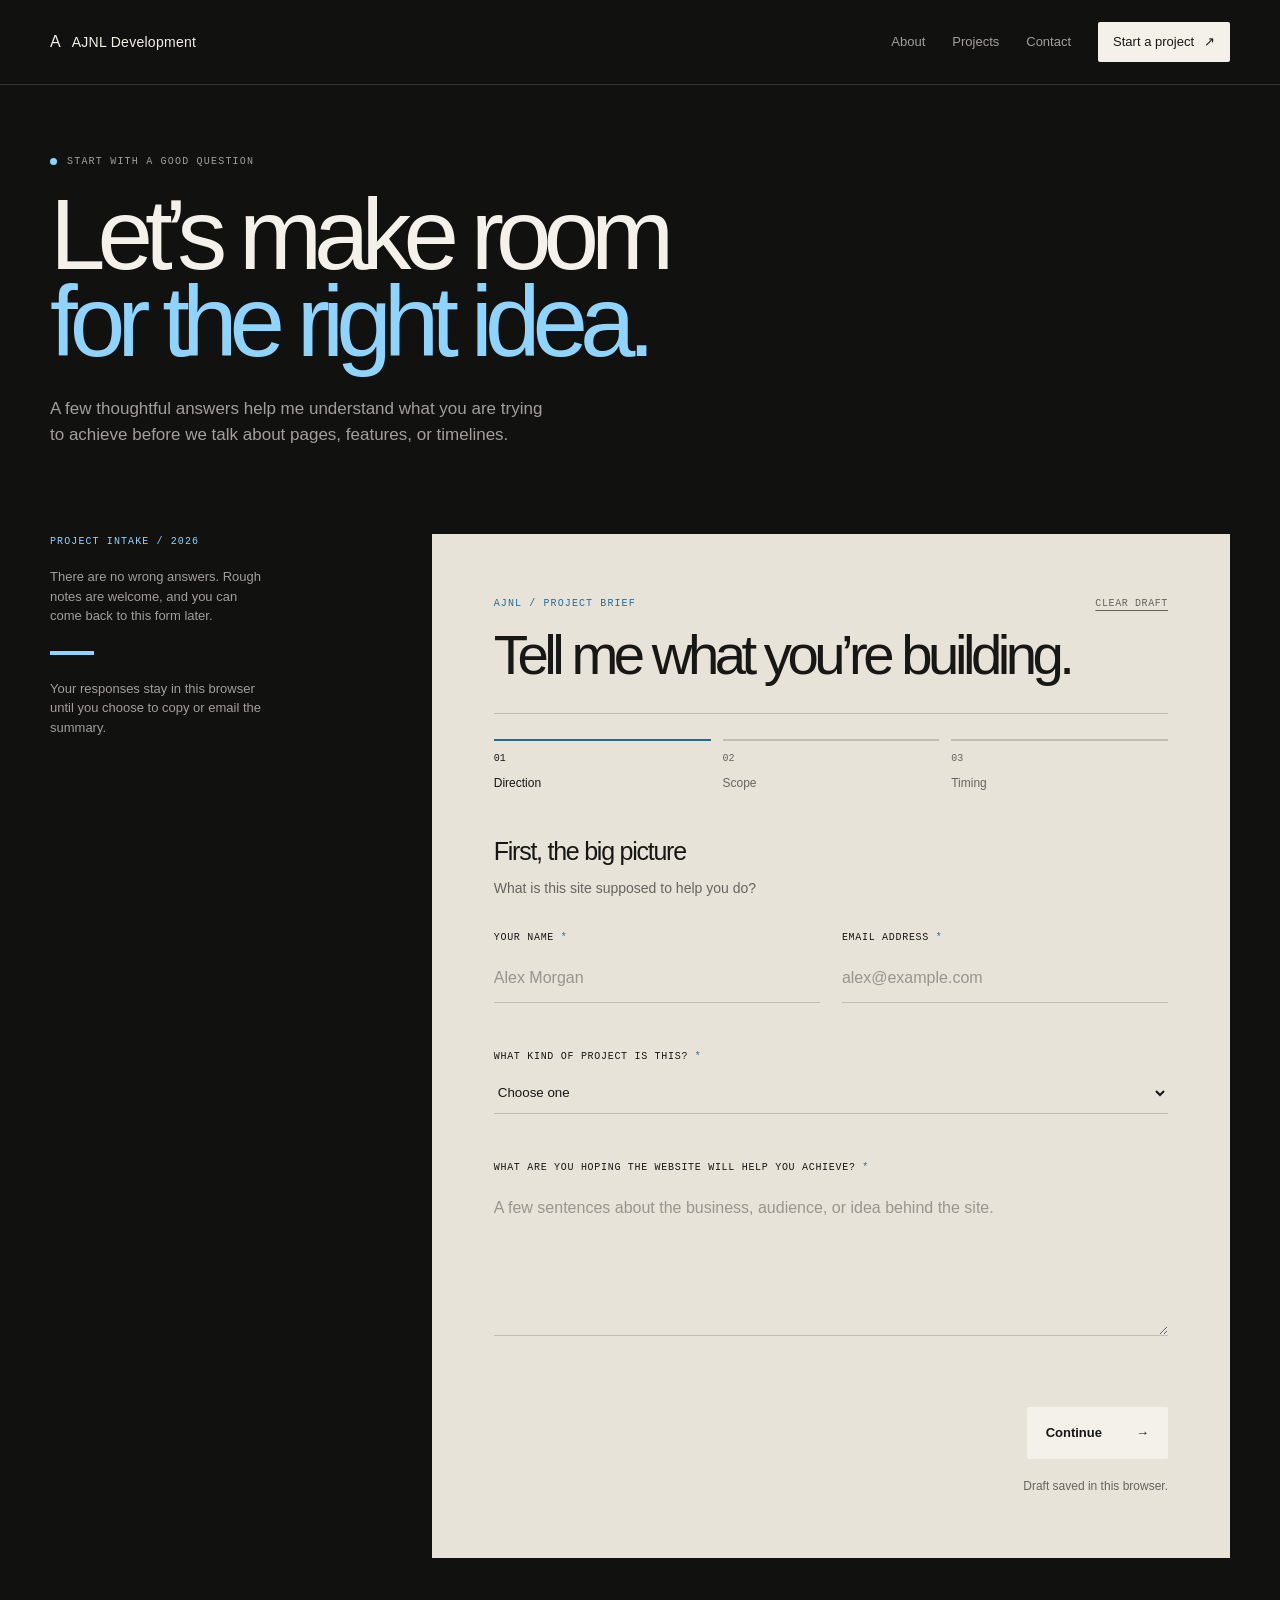
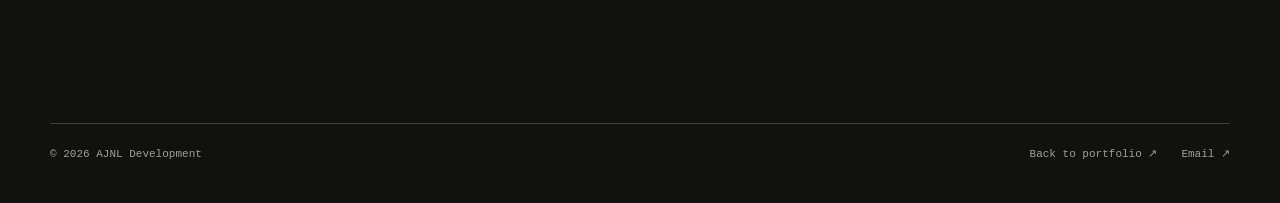
==== onboarding.html @ 1c2d0bde "Initial AJNL Development site" ====
<!doctype html>
<html lang="en">
  <head>
    <meta charset="UTF-8" />
    <meta name="viewport" content="width=device-width, initial-scale=1.0" />
    <meta
      name="description"
      content="Start an AJNL Development project with a short onboarding questionnaire."
    />
    <title>Start a Project — AJNL Development</title>
    <link rel="stylesheet" href="styles.css" />
    <link rel="stylesheet" href="onboarding.css" />
    <script src="script.js" defer></script>
    <script src="onboarding.js" defer></script>
  </head>
  <body class="onboarding-page">
    <a class="skip-link" href="#main-content">Skip to content</a>

    <header class="site-header" id="top">
      <div class="container header-inner">
        <a class="brand" href="index.html" aria-label="AJNL Development home">
          <span class="brand-mark" aria-hidden="true">A</span>
          <span class="brand-name">AJNL Development</span>
        </a>

        <button
          class="menu-toggle"
          type="button"
          aria-expanded="false"
          aria-controls="primary-nav"
        >
          <span class="menu-toggle-label">Menu</span>
          <span class="menu-toggle-icon" aria-hidden="true"><i></i><i></i></span>
        </button>

        <nav class="primary-nav" id="primary-nav" aria-label="Primary navigation">
          <a href="index.html#about">About</a>
          <a href="index.html#projects">Projects</a>
          <a href="index.html#contact">Contact</a>
          <a class="nav-cta" href="onboarding.html" aria-current="page">Start a project <span aria-hidden="true">↗</span></a>
        </nav>
      </div>
    </header>

    <main id="main-content" class="onboarding-main">
      <div class="container">
        <div class="onboarding-intro">
          <p class="eyebrow"><span class="eyebrow-dot" aria-hidden="true"></span> Start with a good question</p>
          <h1>Let’s make room<br /><span>for the right idea.</span></h1>
          <p>
            A few thoughtful answers help me understand what you are trying to achieve before we talk about pages, features, or timelines.
          </p>
        </div>

        <div class="onboarding-layout">
          <aside class="onboarding-sidebar" aria-label="Onboarding overview">
            <p class="sidebar-kicker">Project intake / 2026</p>
            <p class="sidebar-note">There are no wrong answers. Rough notes are welcome, and you can come back to this form later.</p>
            <div class="sidebar-line" aria-hidden="true"></div>
            <p class="sidebar-note">Your responses stay in this browser until you choose to copy or email the summary.</p>
          </aside>

          <section class="onboarding-card" aria-labelledby="form-title">
            <div class="form-header">
              <div>
                <p class="form-kicker">AJNL / Project brief</p>
                <h2 id="form-title">Tell me what you’re building.</h2>
              </div>
              <button class="text-button" id="clear-draft" type="button">Clear draft</button>
            </div>

            <ol class="stepper" aria-label="Onboarding progress">
              <li class="stepper-item is-active" data-step-indicator="0"><span>01</span><strong>Direction</strong></li>
              <li class="stepper-item" data-step-indicator="1"><span>02</span><strong>Scope</strong></li>
              <li class="stepper-item" data-step-indicator="2"><span>03</span><strong>Timing</strong></li>
            </ol>

            <!-- Add the Formspree endpoint to this form's action when automatic delivery is ready. -->
            <form id="onboarding-form" novalidate>
              <fieldset class="onboarding-step is-active" data-step="0">
                <legend>First, the big picture</legend>
                <p class="step-description">What is this site supposed to help you do?</p>

                <div class="field-grid field-grid-two">
                  <div class="field-group">
                    <label for="client-name">Your name <span aria-hidden="true">*</span></label>
                    <input id="client-name" name="clientName" type="text" autocomplete="name" placeholder="Alex Morgan" required />
                    <span class="field-error" data-error-for="clientName"></span>
                  </div>
                  <div class="field-group">
                    <label for="client-email">Email address <span aria-hidden="true">*</span></label>
                    <input id="client-email" name="clientEmail" type="email" autocomplete="email" placeholder="alex@example.com" required />
                    <span class="field-error" data-error-for="clientEmail"></span>
                  </div>
                </div>

                <div class="field-group">
                  <label for="project-type">What kind of project is this? <span aria-hidden="true">*</span></label>
                  <select id="project-type" name="projectType" required>
                    <option value="">Choose one</option>
                    <option>Business website</option>
                    <option>Local service or organization</option>
                    <option>Personal portfolio or creative site</option>
                    <option>Online store</option>
                    <option>Something else</option>
                  </select>
                  <span class="field-error" data-error-for="projectType"></span>
                </div>

                <div class="field-group">
                  <label for="project-goal">What are you hoping the website will help you achieve? <span aria-hidden="true">*</span></label>
                  <textarea id="project-goal" name="projectGoal" rows="5" placeholder="A few sentences about the business, audience, or idea behind the site." required></textarea>
                  <span class="field-error" data-error-for="projectGoal"></span>
                </div>
              </fieldset>

              <fieldset class="onboarding-step" data-step="1" hidden>
                <legend>Now, the scope</legend>
                <p class="step-description">What kind of help would make the biggest difference?</p>

                <div class="field-group">
                  <span class="field-label">What would you like help with? <span aria-hidden="true">*</span></span>
                  <div class="choice-grid" role="group" aria-describedby="scope-error">
                    <label class="choice-card"><input type="checkbox" name="scope" value="New website" /><span>New website</span></label>
                    <label class="choice-card"><input type="checkbox" name="scope" value="Website redesign" /><span>Website redesign</span></label>
                    <label class="choice-card"><input type="checkbox" name="scope" value="Landing page" /><span>Landing page</span></label>
                    <label class="choice-card"><input type="checkbox" name="scope" value="Maintenance or updates" /><span>Maintenance or updates</span></label>
                  </div>
                  <span class="field-error" id="scope-error" data-error-for="scope"></span>
                </div>

                <div class="field-group">
                  <label for="current-site">Do you have a current website?</label>
                  <input id="current-site" name="currentSite" type="url" inputmode="url" placeholder="https://example.com" />
                  <span class="field-hint">Optional — leave blank if this is a new idea.</span>
                </div>

                <div class="field-group">
                  <label for="features">Are there any pages, features, or references you already have in mind?</label>
                  <textarea id="features" name="features" rows="5" placeholder="Examples: services page, booking form, gallery, online payments, reference sites."></textarea>
                </div>
              </fieldset>

              <fieldset class="onboarding-step" data-step="2" hidden>
                <legend>Finally, the shape of the project</legend>
                <p class="step-description">A rough range is enough. This helps set a realistic starting point.</p>

                <div class="field-grid field-grid-two">
                  <div class="field-group">
                    <label for="budget">What budget range feels realistic?</label>
                    <select id="budget" name="budget">
                      <option value="">Choose one</option>
                      <option>Under $1,000</option>
                      <option>$1,000–$2,500</option>
                      <option>$2,500–$5,000</option>
                      <option>$5,000+</option>
                      <option>I’m not sure yet</option>
                    </select>
                  </div>
                  <div class="field-group">
                    <label for="timeline">When would you like to get started?</label>
                    <select id="timeline" name="timeline">
                      <option value="">Choose one</option>
                      <option>As soon as possible</option>
                      <option>Within the next 1–2 months</option>
                      <option>In 3–6 months</option>
                      <option>I’m flexible</option>
                    </select>
                  </div>
                </div>

                <div class="field-group">
                  <label for="extra-notes">Anything else I should know?</label>
                  <textarea id="extra-notes" name="extraNotes" rows="6" placeholder="Share context, constraints, or what a successful outcome would look like."></textarea>
                </div>

                <label class="consent-line"><input type="checkbox" name="followUp" value="Yes" checked /><span>It’s okay to follow up with me about this project.</span></label>
              </fieldset>

              <div class="form-actions">
                <button class="button button-secondary" id="previous-step" type="button" hidden>Back</button>
                <button class="button button-primary" id="next-step" type="submit">Continue <span aria-hidden="true">→</span></button>
                <button class="button button-primary" id="submit-onboarding" type="submit" hidden>Build my summary <span aria-hidden="true">↗</span></button>
              </div>
              <p class="autosave-note" id="autosave-note" role="status" aria-live="polite">Draft saved in this browser.</p>
            </form>

            <section class="onboarding-success" id="onboarding-success" aria-labelledby="success-title" hidden>
              <p class="form-kicker">Your brief is ready</p>
              <h2 id="success-title">That gives us<br /><span>a strong starting point.</span></h2>
              <p class="success-copy">Copy this summary or open it in your device’s default email provider. Nothing is sent automatically; review the draft and press Send.</p>
              <textarea class="summary-output" id="summary-output" aria-label="Project summary" readonly></textarea>
              <div class="success-actions">
                <button class="button button-primary" id="copy-summary" type="button">Copy summary <span aria-hidden="true">↗</span></button>
                <button class="button button-secondary" id="open-email" type="button">Open default email <span aria-hidden="true">↗</span></button>
              </div>
              <button class="text-button" id="edit-brief" type="button">Edit my answers</button>
              <p class="copy-status" id="copy-status" role="status" aria-live="polite"></p>
            </section>
          </section>
        </div>
      </div>
    </main>

    <footer class="site-footer">
      <div class="container footer-inner">
        <p>© <span id="current-year">2026</span> AJNL Development</p>
        <div class="footer-links">
          <a href="index.html">Back to portfolio <span aria-hidden="true">↗</span></a>
          <a href="mailto:alexisjnegron@gmail.com">Email <span aria-hidden="true">↗</span></a>
        </div>
      </div>
    </footer>
  </body>
</html>
---- styles.css ----
:root {
  --night: #111110;
  --night-soft: #1b1b19;
  --text: #f3f0e9;
  --muted: rgba(243, 240, 233, 0.64);
  --paper: #e8e3d9;
  --paper-soft: #f4f1ea;
  --dark-text: #171715;
  --dark-muted: rgba(23, 23, 21, 0.62);
  --line: rgba(243, 240, 233, 0.2);
  --dark-line: rgba(23, 23, 21, 0.18);
  --accent: #8fd3ff;
  --accent-deep: #286b92;
  --accent-deeper: #1d4f6d;
  --warm: #bf9675;
  --sky: #a6c0c4;
  --display: "Helvetica Neue", Arial, sans-serif;
  --body: -apple-system, BlinkMacSystemFont, "Segoe UI", sans-serif;
  --mono: "Courier New", Courier, monospace;
  --container: 1180px;
  --reveal-distance: 26px;
  --reveal-duration: 700ms;
}

* {
  box-sizing: border-box;
}

html {
  scroll-behavior: smooth;
  scroll-padding-top: 100px;
}

section[id] {
  scroll-margin-top: 100px;
}

body {
  margin: 0;
  color: var(--text);
  background: var(--night);
  font-family: var(--body);
  font-size: 16px;
  line-height: 1.6;
  -webkit-font-smoothing: antialiased;
}

body::selection {
  color: var(--night);
  background: var(--accent);
}

a {
  color: inherit;
}

button,
input,
textarea {
  font: inherit;
}

button,
a {
  -webkit-tap-highlight-color: transparent;
}

button:focus-visible,
a:focus-visible,
input:focus-visible,
textarea:focus-visible {
  outline: 2px solid var(--accent);
  outline-offset: 4px;
}

.skip-link {
  position: fixed;
  z-index: 20;
  top: 12px;
  left: 16px;
  padding: 10px 14px;
  color: var(--night);
  background: var(--accent);
  transform: translateY(-160%);
}

.skip-link:focus {
  transform: translateY(0);
}

.container {
  width: min(calc(100% - 48px), var(--container));
  margin: 0 auto;
}

.site-header {
  position: fixed;
  top: 0;
  right: 0;
  left: 0;
  z-index: 10;
  border-bottom: 1px solid rgba(243, 240, 233, 0.16);
  background: transparent;
  transition: background 220ms ease, border-color 220ms ease, backdrop-filter 220ms ease;
}

.site-header.is-scrolled {
  background: rgba(17, 17, 16, 0.78);
  border-bottom-color: rgba(243, 240, 233, 0.1);
  backdrop-filter: blur(16px) saturate(115%);
}

.header-inner {
  display: flex;
  align-items: center;
  justify-content: space-between;
  min-height: 84px;
}

.brand {
  display: inline-flex;
  align-items: center;
  gap: 11px;
  color: var(--text);
  text-decoration: none;
}

.brand-logo {
  display: block;
  width: 42px;
  height: 42px;
  flex: 0 0 auto;
  object-fit: contain;
  border-radius: 4px;
}

.brand-name {
  font-family: var(--display);
  font-size: 14px;
  font-weight: 500;
  letter-spacing: 0.02em;
}

.primary-nav {
  display: flex;
  align-items: center;
  gap: 27px;
  color: var(--muted);
  font-size: 13px;
}

.primary-nav a,
.text-link,
.project-link,
.email-link,
.footer-links a {
  text-decoration: none;
}

.primary-nav a:not(.nav-cta):hover,
.footer-links a:hover,
.text-link:hover,
.email-link:hover {
  color: var(--accent);
}

.project-link:hover {
  color: var(--accent-deep);
}

.nav-cta {
  display: inline-flex;
  align-items: center;
  gap: 10px;
  padding: 10px 15px;
  color: var(--dark-text);
  background: var(--paper-soft);
  border-radius: 2px;
  transition: color 180ms ease, background 180ms ease, transform 180ms ease;
}

.nav-cta:hover {
  color: var(--dark-text);
  background: var(--accent);
  transform: translateY(-2px);
}

.menu-toggle {
  display: none;
}

.hero {
  min-height: 100vh;
}

.hero-stage {
  position: relative;
  display: grid;
  min-height: min(860px, 100vh);
  overflow: hidden;
  background: #302e29;
  isolation: isolate;
  place-items: center;
}

.hero-art {
  position: absolute;
  inset: 0;
  overflow: hidden;
  background:
    radial-gradient(circle at 20% 40%, rgba(210, 189, 148, 0.5), transparent 22%),
    radial-gradient(circle at 76% 23%, rgba(153, 131, 99, 0.28), transparent 27%),
    linear-gradient(115deg, #5f594e 0%, #312f2a 47%, #151514 100%);
}

.hero-art::before,
.hero-art::after {
  position: absolute;
  content: "";
}

.hero-art::before {
  top: -28%;
  right: 6%;
  width: 48vw;
  height: 92vw;
  background: linear-gradient(140deg, rgba(255, 248, 224, 0.25), transparent 45%);
  border-radius: 50%;
  filter: blur(16px);
  transform: rotate(21deg);
}

.hero-art::after {
  right: -8%;
  bottom: -24%;
  width: 58vw;
  height: 58vw;
  background: rgba(0, 0, 0, 0.28);
  border-radius: 50%;
  filter: blur(30px);
}

.hero-art-glow {
  position: absolute;
  top: 23%;
  left: 18%;
  width: 170px;
  height: 170px;
  background: rgba(224, 207, 165, 0.24);
  border-radius: 50%;
  filter: blur(40px);
}

.hero-browser {
  position: absolute;
  overflow: hidden;
  width: min(54vw, 710px);
  height: min(34vw, 450px);
  min-height: 260px;
  padding: 16px;
  background: rgba(245, 241, 232, 0.12);
  border: 1px solid rgba(245, 241, 232, 0.38);
  border-radius: 15px;
  box-shadow: 0 26px 80px rgba(0, 0, 0, 0.2);
  backdrop-filter: blur(2px);
}

.browser-back {
  top: 15%;
  right: 2%;
  opacity: 0.32;
  transform: rotate(5deg);
}

.browser-front {
  bottom: 7%;
  left: 9%;
  background: rgba(32, 31, 28, 0.52);
  transform: rotate(-4deg);
}

.browser-topline {
  display: flex;
  align-items: center;
  gap: 5px;
  height: 18px;
  color: rgba(245, 241, 232, 0.72);
  font-family: var(--mono);
  font-size: 8px;
  letter-spacing: 0.1em;
  text-transform: uppercase;
}

.browser-topline i {
  display: block;
  width: 6px;
  height: 6px;
  background: rgba(245, 241, 232, 0.72);
  border-radius: 50%;
}

.browser-topline span {
  margin-left: 12px;
}

.browser-grid {
  display: grid;
  grid-template-columns: 1.25fr 1fr;
  gap: 12px;
  height: calc(100% - 22px);
  padding: 26px 12px 12px;
}

.browser-grid b {
  display: block;
  min-height: 60px;
  background: rgba(245, 241, 232, 0.15);
}

.browser-grid b:nth-child(1) {
  grid-row: span 2;
  background: rgba(143, 211, 255, 0.42);
}

.browser-grid b:nth-child(4) {
  background: rgba(245, 241, 232, 0.28);
}

.browser-copy {
  display: flex;
  flex-direction: column;
  justify-content: center;
  height: calc(100% - 28px);
  padding: 24px 11%;
}

.browser-copy strong {
  color: var(--paper-soft);
  font-family: var(--display);
  font-size: clamp(2.3rem, 5vw, 4.8rem);
  font-weight: 400;
  letter-spacing: -0.08em;
  line-height: 0.9;
}

.browser-copy span {
  display: block;
  width: 72px;
  height: 4px;
  margin-top: 34px;
  background: var(--accent);
}

.browser-footer {
  display: flex;
  gap: 8px;
  padding: 0 11%;
}

.browser-footer i {
  display: block;
  width: 42px;
  height: 3px;
  background: rgba(245, 241, 232, 0.43);
}

.hero-wash {
  position: absolute;
  inset: 0;
  z-index: 1;
  background: linear-gradient(180deg, rgba(10, 10, 9, 0.1), rgba(10, 10, 9, 0.48) 60%, rgba(10, 10, 9, 0.72));
}

.hero-content {
  position: relative;
  z-index: 2;
  padding-top: 148px;
  padding-bottom: 140px;
  text-align: center;
}

.eyebrow {
  display: flex;
  align-items: center;
  justify-content: center;
  gap: 10px;
  margin: 0 0 24px;
  color: var(--muted);
  font-family: var(--mono);
  font-size: 10px;
  letter-spacing: 0.12em;
  line-height: 1.3;
  text-transform: uppercase;
}

.eyebrow-dot {
  width: 7px;
  height: 7px;
  background: var(--accent);
  border-radius: 50%;
}

h1,
h2,
h3,
p {
  margin-top: 0;
}

h1,
h2,
h3 {
  font-family: var(--display);
  letter-spacing: -0.08em;
}

h1 {
  max-width: 920px;
  margin: 0 auto 29px;
  color: var(--paper-soft);
  font-size: clamp(4rem, 9vw, 8.5rem);
  font-weight: 400;
  line-height: 0.87;
}

h2 {
  margin-bottom: 0;
  font-size: clamp(3.1rem, 6.7vw, 6.8rem);
  font-weight: 400;
  line-height: 0.88;
}

h2 span {
  color: var(--accent);
}

html.js .reveal {
  opacity: 0;
  transform: translateY(var(--reveal-distance));
  transition: opacity var(--reveal-duration) cubic-bezier(0.22, 1, 0.36, 1), transform var(--reveal-duration) cubic-bezier(0.22, 1, 0.36, 1);
  transition-delay: var(--reveal-delay, 0ms);
  will-change: opacity, transform;
}

html.js .reveal.is-visible {
  opacity: 1;
  transform: translateY(0);
}

.hero-intro {
  max-width: 445px;
  margin: 0 auto 30px;
  color: rgba(245, 241, 232, 0.76);
  font-size: clamp(1rem, 1.4vw, 1.15rem);
  line-height: 1.5;
}

.button {
  display: inline-flex;
  align-items: center;
  justify-content: center;
  gap: 34px;
  min-height: 52px;
  padding: 14px 18px;
  border: 1px solid transparent;
  border-radius: 2px;
  cursor: pointer;
  font-size: 13px;
  font-weight: 600;
  text-decoration: none;
  transition: background 180ms ease, color 180ms ease, transform 180ms ease;
}

.button:hover {
  transform: translateY(-2px);
}

.button[hidden] {
  display: none;
}

.button-primary {
  color: var(--dark-text);
  background: var(--paper-soft);
}

.button-primary:hover {
  color: var(--dark-text);
  background: var(--accent);
}

.hero-label {
  position: absolute;
  z-index: 2;
  bottom: 27px;
  color: rgba(245, 241, 232, 0.56);
  font-family: var(--mono);
  font-size: 9px;
  letter-spacing: 0.1em;
  text-transform: uppercase;
}

.hero-label-left {
  left: 24px;
}

.hero-label-right {
  right: 24px;
}

.section {
  padding-top: 150px;
  padding-bottom: 150px;
}

.about {
  background: var(--night);
}

.section-heading {
  display: grid;
  grid-template-columns: 0.45fr 1.55fr;
  gap: 35px;
  padding-bottom: 80px;
  border-bottom: 1px solid var(--line);
}

.section-heading .eyebrow,
.section-heading h2 {
  text-align: left;
}

.section-heading .eyebrow {
  justify-content: flex-start;
  margin-top: 10px;
}

.about-layout {
  display: grid;
  grid-template-columns: minmax(280px, 0.72fr) minmax(0, 1.28fr);
  gap: clamp(55px, 11vw, 170px);
  padding-top: 78px;
  align-items: start;
}

.portrait-placeholder {
  position: relative;
  min-height: 490px;
  overflow: hidden;
  background:
    linear-gradient(155deg, rgba(255, 245, 224, 0.55), transparent 36%),
    linear-gradient(135deg, #97785f, #3e3a35 73%);
}

.portrait-image {
  position: absolute;
  inset: 0;
  display: block;
  width: 100%;
  height: 100%;
  object-fit: cover;
  object-position: center 31%;
}

.about-copy {
  max-width: 595px;
  padding-top: 12px;
}

.about-copy p {
  color: var(--muted);
}

.about-copy .lead {
  color: var(--text);
  font-size: clamp(1.25rem, 2.25vw, 1.8rem);
  line-height: 1.32;
}

.about-details {
  display: grid;
  grid-template-columns: repeat(2, minmax(0, 1fr));
  gap: 22px;
  margin-top: 55px;
  padding-top: 22px;
  border-top: 1px solid var(--line);
}

.about-details div {
  display: flex;
  flex-direction: column;
  gap: 8px;
}

.detail-label {
  color: var(--muted);
  font-family: var(--mono);
  font-size: 9px;
  letter-spacing: 0.1em;
  text-transform: uppercase;
}

.about-details strong {
  max-width: 200px;
  color: var(--text);
  font-size: 14px;
  font-weight: 500;
  line-height: 1.4;
}

.projects {
  color: var(--dark-text);
  background: var(--paper);
}

.projects .eyebrow,
.projects .section-note {
  color: var(--dark-muted);
}

.projects h2 span {
  color: var(--accent-deep);
}

.projects-heading {
  display: flex;
  align-items: end;
  justify-content: space-between;
  gap: 36px;
  margin-bottom: 74px;
}

.section-note {
  max-width: 210px;
  margin-bottom: 5px;
  font-size: 14px;
  line-height: 1.45;
  text-align: right;
}

.project-grid {
  display: grid;
  grid-template-columns: repeat(3, minmax(0, 1fr));
  gap: 23px;
}

.project-card {
  display: flex;
  flex-direction: column;
  min-width: 0;
  background: transparent;
}

.project-visual {
  position: relative;
  min-height: 340px;
  overflow: hidden;
}

.project-visual-sunrise {
  background: linear-gradient(145deg, #b48763 0%, #665e54 55%, #272725 100%);
}

.project-visual-mint {
  background: linear-gradient(145deg, #b2d8e8, #557895 56%, #1c3140);
}

.project-visual-sky {
  background: linear-gradient(145deg, #b6cbd0, #6c7e7e 56%, #2e3938);
}

.project-visual::after {
  position: absolute;
  inset: 0;
  background: linear-gradient(180deg, transparent 44%, rgba(17, 17, 16, 0.46));
  content: "";
}

.visual-label {
  position: absolute;
  top: 17px;
  left: 17px;
  z-index: 2;
  color: var(--paper-soft);
  font-family: var(--mono);
  font-size: 9px;
  letter-spacing: 0.08em;
  text-transform: uppercase;
}

.mock-window {
  position: absolute;
  right: 12%;
  bottom: -2px;
  left: 12%;
  z-index: 1;
  min-height: 225px;
  padding: 19px;
  background: rgba(244, 241, 234, 0.83);
  box-shadow: 0 22px 40px rgba(17, 17, 16, 0.2);
  transform: rotate(-3deg);
}

.mock-window-bar {
  display: block;
  width: 34px;
  height: 4px;
  margin-bottom: 25px;
  background: var(--dark-text);
}

.mock-window-title {
  display: block;
  margin-bottom: 29px;
  color: var(--dark-text);
  font-family: var(--mono);
  font-size: 9px;
  letter-spacing: 0.1em;
}

.mock-window-line {
  display: block;
  height: 10px;
  margin-bottom: 9px;
  background: var(--dark-text);
}

.line-long { width: 74%; }
.line-short { width: 42%; opacity: 0.36; }

.mock-window-block {
  display: block;
  width: 100%;
  height: 67px;
  margin-top: 22px;
  background: var(--accent);
}

.mock-window-dark {
  background: rgba(24, 37, 50, 0.86);
}

.mock-window-dark .mock-window-bar,
.mock-window-dark .mock-window-title {
  background: var(--paper-soft);
  color: var(--paper-soft);
}

.mock-window-pill {
  display: block;
  width: 76px;
  height: 24px;
  margin: 34px 0 22px;
  background: var(--accent);
  border-radius: 1px;
}

.mock-window-columns {
  display: flex;
  gap: 7px;
}

.mock-window-columns i {
  display: block;
  width: 25%;
  height: 62px;
  background: rgba(244, 241, 234, 0.22);
}

.mock-window-outline {
  background: rgba(244, 241, 234, 0.76);
  border: 1px solid rgba(23, 23, 21, 0.62);
  box-shadow: none;
  transform: translateY(4px) rotate(3deg);
}

.mock-window-ring {
  display: block;
  width: 80px;
  height: 80px;
  margin: 38px auto 14px;
  border: 11px solid var(--accent-deep);
  border-right-color: transparent;
  border-radius: 50%;
}

.mock-window-stacked-lines {
  display: flex;
  flex-direction: column;
  gap: 5px;
}

.mock-window-stacked-lines i {
  display: block;
  height: 4px;
  background: var(--dark-text);
}

.mock-window-stacked-lines i:nth-child(2) { width: 70%; opacity: 0.5; }
.mock-window-stacked-lines i:nth-child(3) { width: 48%; opacity: 0.28; }

.project-info {
  display: flex;
  flex: 1;
  flex-direction: column;
  padding: 22px 0 0;
}

.project-meta {
  display: flex;
  justify-content: space-between;
  gap: 12px;
  margin-bottom: 19px;
  color: var(--dark-muted);
  font-family: var(--mono);
  font-size: 9px;
  letter-spacing: 0.07em;
  text-transform: uppercase;
}

.project-info h3 {
  margin-bottom: 10px;
  color: var(--dark-text);
  font-size: 28px;
  font-weight: 500;
  line-height: 1;
}

.project-info p {
  max-width: 31ch;
  margin-bottom: 23px;
  color: var(--dark-muted);
  font-size: 14px;
  line-height: 1.45;
}

.project-footer {
  display: flex;
  flex-wrap: wrap;
  align-items: end;
  justify-content: space-between;
  gap: 20px;
  margin-top: auto;
  padding-top: 10px;
}

.tech-list {
  display: flex;
  flex-wrap: wrap;
  gap: 6px;
  max-width: 160px;
  padding: 0;
  margin: 0;
  list-style: none;
}

.tech-list li {
  padding: 4px 7px;
  color: var(--dark-text);
  background: rgba(23, 23, 21, 0.09);
  border-radius: 999px;
  font-family: var(--mono);
  font-size: 9px;
}

.project-link {
  display: inline-flex;
  gap: 7px;
  color: var(--dark-text);
  font-size: 13px;
  font-weight: 600;
  white-space: nowrap;
}

.project-link:focus-visible {
  color: var(--accent-deep);
  outline-color: var(--accent-deep);
}

.project-link:active {
  color: var(--accent-deeper);
}

.contact {
  padding-top: 0;
  padding-bottom: 0;
  color: var(--text);
  background: var(--night);
}

.contact-panel {
  display: grid;
  grid-template-columns: minmax(0, 1fr) minmax(300px, 0.76fr);
  gap: clamp(48px, 10vw, 140px);
  padding: 135px max(24px, calc((100vw - var(--container)) / 2));
  background: var(--night);
}

.contact-copy .eyebrow {
  justify-content: flex-start;
  color: var(--muted);
  text-align: left;
}

.contact-copy h2 {
  margin-bottom: 30px;
  font-size: clamp(3.2rem, 6.1vw, 6rem);
}

.contact-copy h2 span {
  color: var(--accent-deep);
}

.contact-copy p:not(.eyebrow) {
  max-width: 37ch;
  margin-bottom: 28px;
  color: var(--muted);
  font-size: 15px;
}

.email-link {
  display: inline-flex;
  align-items: center;
  gap: 10px;
  color: var(--text);
  font-family: var(--mono);
  font-size: 14px;
}

.contact-form {
  display: flex;
  flex-direction: column;
  gap: 18px;
  padding-top: 12px;
}

.form-field {
  display: flex;
  flex-direction: column;
  gap: 7px;
}

.form-field label {
  color: var(--muted);
  font-family: var(--mono);
  font-size: 10px;
  letter-spacing: 0.08em;
  text-transform: uppercase;
}

.form-field input,
.form-field textarea {
  width: 100%;
  padding: 11px 0;
  color: var(--text);
  background: transparent;
  border: 0;
  border-bottom: 1px solid var(--line);
  border-radius: 0;
  outline: none;
  resize: vertical;
}

.form-field textarea {
  min-height: 92px;
}

.form-field input::placeholder,
.form-field textarea::placeholder {
  color: rgba(243, 240, 233, 0.4);
}

.form-field input:focus,
.form-field textarea:focus {
  border-color: var(--accent-deep);
}

.button-light {
  color: var(--paper-soft);
  background: var(--dark-text);
}

.button-light:hover {
  color: var(--dark-text);
  background: var(--accent);
}

.form-note,
.form-status {
  margin: -3px 0 0;
  color: var(--muted);
  font-size: 12px;
  line-height: 1.4;
}

.form-status {
  color: var(--accent-deep);
}

.site-footer {
  padding: 30px 0 40px;
  color: var(--muted);
  background: var(--night);
}

.footer-inner {
  display: flex;
  justify-content: space-between;
  gap: 24px;
  padding-top: 22px;
  border-top: 1px solid var(--line);
  font-family: var(--mono);
  font-size: 11px;
}

.footer-inner p {
  margin: 0;
}

.footer-links {
  display: flex;
  gap: 24px;
}

.toast {
  position: fixed;
  right: 20px;
  bottom: 20px;
  z-index: 10;
  max-width: 300px;
  padding: 12px 14px;
  color: var(--paper-soft);
  background: var(--night-soft);
  border: 1px solid var(--line);
  border-radius: 2px;
  box-shadow: 0 12px 30px rgba(17, 17, 16, 0.25);
  font-size: 13px;
  opacity: 0;
  pointer-events: none;
  transform: translateY(10px);
  transition: opacity 180ms ease, transform 180ms ease;
}

.toast.is-visible {
  opacity: 1;
  transform: translateY(0);
}

.visually-hidden {
  position: absolute;
  width: 1px;
  height: 1px;
  padding: 0;
  margin: -1px;
  overflow: hidden;
  clip: rect(0, 0, 0, 0);
  white-space: nowrap;
  border: 0;
}

body.gallery-open {
  overflow: hidden;
}

.project-visual-image {
  display: block;
  width: 100%;
  min-height: 0;
  aspect-ratio: 16 / 10;
  padding: 0;
  color: var(--paper-soft);
  background: var(--night-soft);
  border: 0;
  border-radius: 0;
  cursor: zoom-in;
  text-align: left;
}

.project-visual-image::after {
  background: linear-gradient(180deg, rgba(17, 17, 16, 0.08), rgba(17, 17, 16, 0.72));
  transition: background 220ms ease;
}

.project-visual-image img {
  display: block;
  width: 100%;
  height: 100%;
  object-fit: cover;
  object-position: top center;
  transition: transform 500ms cubic-bezier(0.2, 0.65, 0.25, 1), filter 220ms ease;
}

.project-visual-image:hover img,
.project-visual-image:focus-visible img {
  transform: scale(1.035);
  filter: saturate(1.08);
}

.project-visual-image:hover::after,
.project-visual-image:focus-visible::after {
  background: linear-gradient(180deg, rgba(17, 17, 16, 0.05), rgba(17, 17, 16, 0.6));
}

.project-visual-image:focus-visible {
  outline: 2px solid var(--accent);
  outline-offset: -6px;
}

.visual-label {
  display: inline-flex;
  align-items: center;
  gap: 7px;
}

.visual-hint {
  position: absolute;
  right: 17px;
  bottom: 17px;
  z-index: 2;
  color: var(--paper-soft);
  font-family: var(--mono);
  font-size: 9px;
  letter-spacing: 0.08em;
  text-transform: uppercase;
}

.gallery-modal[hidden] {
  display: none;
}

.gallery-modal {
  position: fixed;
  z-index: 30;
  inset: 0;
  display: grid;
  padding: 24px;
  color: var(--text);
  background: rgba(8, 8, 7, 0.88);
  place-items: center;
  overscroll-behavior: contain;
}

.gallery-backdrop {
  position: absolute;
  inset: 0;
  background: rgba(8, 8, 7, 0.56);
  cursor: zoom-out;
}

.gallery-shell {
  position: relative;
  z-index: 1;
  display: flex;
  width: min(1220px, 100%);
  max-height: calc(100vh - 48px);
  flex-direction: column;
  padding: clamp(18px, 3vw, 30px);
  overflow: hidden;
  background: rgba(20, 20, 18, 0.96);
  border: 1px solid rgba(243, 240, 233, 0.2);
  box-shadow: 0 28px 100px rgba(0, 0, 0, 0.48);
}

.gallery-modal:fullscreen,
.gallery-modal.is-fullscreen-fallback {
  padding: 0;
  background: #080807;
}

.gallery-modal:fullscreen .gallery-shell,
.gallery-modal.is-fullscreen-fallback .gallery-shell {
  width: 100%;
  max-height: none;
  height: 100%;
  border: 0;
}

.gallery-header,
.gallery-actions,
.gallery-footer,
.gallery-figure figcaption {
  display: flex;
  align-items: center;
}

.gallery-header {
  justify-content: space-between;
  gap: 20px;
  padding-bottom: 22px;
}

.gallery-header .eyebrow {
  justify-content: flex-start;
  margin-bottom: 7px;
  color: var(--muted);
}

.gallery-header h2 {
  margin: 0;
  color: var(--text);
  font-size: clamp(1.7rem, 3vw, 2.7rem);
  font-weight: 400;
  line-height: 1;
}

.gallery-actions {
  gap: 8px;
}

.gallery-control,
.gallery-arrow,
.gallery-thumbnail {
  color: var(--text);
  background: transparent;
  border: 1px solid rgba(243, 240, 233, 0.24);
  cursor: pointer;
}

.gallery-control {
  display: inline-flex;
  align-items: center;
  gap: 8px;
  min-height: 40px;
  padding: 8px 12px;
  font-family: var(--mono);
  font-size: 10px;
  letter-spacing: 0.05em;
  text-transform: uppercase;
}

.gallery-control:hover,
.gallery-control:focus-visible,
.gallery-arrow:hover,
.gallery-arrow:focus-visible {
  color: var(--night);
  background: var(--accent);
  border-color: var(--accent);
}

.gallery-control.gallery-close {
  width: 40px;
  justify-content: center;
  padding: 0;
  font-family: var(--body);
  font-size: 24px;
  line-height: 1;
}

.gallery-stage {
  display: grid;
  min-height: 0;
  flex: 1;
  grid-template-columns: auto minmax(0, 1fr) auto;
  align-items: center;
  gap: clamp(12px, 3vw, 34px);
}

.gallery-figure {
  min-width: 0;
  margin: 0;
}

.gallery-image-frame {
  display: grid;
  height: min(61vh, 650px);
  min-height: 220px;
  overflow: hidden;
  background: #090909;
  place-items: center;
}

.gallery-image-frame img {
  display: block;
  width: 100%;
  height: 100%;
  object-fit: contain;
}

.gallery-figure figcaption {
  justify-content: space-between;
  gap: 18px;
  padding-top: 12px;
  color: var(--muted);
  font-family: var(--mono);
  font-size: 10px;
  letter-spacing: 0.06em;
  text-transform: uppercase;
}

.gallery-counter {
  white-space: nowrap;
}

.gallery-arrow {
  display: grid;
  width: 44px;
  height: 44px;
  padding: 0;
  border-radius: 50%;
  font-size: 22px;
  line-height: 1;
  place-items: center;
}

.gallery-footer {
  gap: 20px;
  padding-top: 22px;
}

.gallery-thumbnails {
  display: flex;
  min-width: 0;
  gap: 8px;
  overflow-x: auto;
  scrollbar-width: thin;
}

.gallery-thumbnail {
  flex: 0 0 82px;
  height: 52px;
  padding: 0;
  overflow: hidden;
  opacity: 0.58;
  transition: opacity 180ms ease, border-color 180ms ease, transform 180ms ease;
}

.gallery-thumbnail:hover,
.gallery-thumbnail:focus-visible,
.gallery-thumbnail.is-current {
  opacity: 1;
  border-color: var(--accent);
}

.gallery-thumbnail.is-current {
  transform: translateY(-2px);
}

.gallery-thumbnail img {
  display: block;
  width: 100%;
  height: 100%;
  object-fit: cover;
  object-position: top center;
}

.gallery-instructions {
  flex: 0 0 auto;
  margin: 0 0 0 auto;
  color: rgba(243, 240, 233, 0.46);
  font-family: var(--mono);
  font-size: 9px;
  letter-spacing: 0.05em;
  text-align: right;
  text-transform: uppercase;
}

@media (max-width: 640px) {
  .gallery-modal {
    padding: 12px;
  }

  .gallery-shell {
    max-height: calc(100vh - 24px);
    padding: 16px;
  }

  .gallery-header {
    align-items: flex-start;
    padding-bottom: 16px;
  }

  .gallery-control-text {
    display: none;
  }

  .gallery-control {
    width: 40px;
    justify-content: center;
    padding: 0;
  }

  .gallery-stage {
    grid-template-columns: 36px minmax(0, 1fr) 36px;
    gap: 8px;
  }

  .gallery-image-frame {
    height: min(52vh, 500px);
    min-height: 180px;
  }

  .gallery-arrow {
    width: 36px;
    height: 36px;
    font-size: 18px;
  }

  .gallery-footer {
    display: block;
    padding-top: 16px;
  }

  .gallery-thumbnails {
    margin-bottom: 12px;
  }

  .gallery-instructions {
    text-align: left;
  }
}

@media (prefers-reduced-motion: reduce) {
  .project-visual-image img,
  .gallery-thumbnail {
    transition: none;
  }
}

@media (max-width: 850px) {
  .menu-toggle {
    display: inline-flex;
    align-items: center;
    gap: 9px;
    padding: 10px 0 10px 10px;
    color: var(--text);
    background: transparent;
    border: 0;
    cursor: pointer;
    font-family: var(--mono);
    font-size: 10px;
    letter-spacing: 0.08em;
    text-transform: uppercase;
  }

  .menu-toggle-icon {
    display: flex;
    flex-direction: column;
    gap: 4px;
  }

  .menu-toggle-icon i {
    display: block;
    width: 20px;
    height: 1px;
    background: var(--text);
  }

  .primary-nav {
    position: absolute;
    top: 78px;
    right: 0;
    left: 0;
    display: none;
    flex-direction: column;
    align-items: stretch;
    gap: 0;
    padding: 10px 24px 18px;
    color: var(--text);
    background: var(--night);
    border-bottom: 1px solid var(--line);
  }

  .primary-nav.is-open {
    display: flex;
  }

  .primary-nav a {
    padding: 11px 0;
  }

  .primary-nav .nav-cta {
    justify-content: center;
    margin-top: 8px;
  }

  .hero-stage {
    min-height: 760px;
  }

  .hero-content {
    padding-top: 155px;
  }

  .hero-browser {
    width: 75vw;
    height: 43vw;
    min-height: 230px;
  }

  .browser-back {
    top: 21%;
    right: -16%;
  }

  .browser-front {
    bottom: 11%;
    left: -9%;
  }

  .section {
    padding-top: 105px;
    padding-bottom: 105px;
  }

  .section-heading {
    grid-template-columns: 1fr;
    gap: 22px;
    padding-bottom: 55px;
  }

  .about-layout,
  .contact-panel {
    grid-template-columns: 1fr;
    gap: 58px;
  }

  .portrait-placeholder {
    min-height: 400px;
  }

  .projects-heading {
    align-items: start;
    flex-direction: column;
    margin-bottom: 52px;
  }

  .section-note {
    margin: 0;
    text-align: left;
  }

  .project-grid {
    grid-template-columns: 1fr;
    gap: 65px;
  }

  .project-visual {
    min-height: 360px;
  }

  .contact-panel {
    padding-top: 105px;
    padding-bottom: 105px;
  }
}

@media (max-width: 540px) {
  .container {
    width: min(calc(100% - 32px), var(--container));
  }

  .header-inner {
    min-height: 76px;
  }

  .site-header .container {
    width: calc(100% - 32px);
  }

  .primary-nav {
    top: 70px;
    padding-right: 16px;
    padding-left: 16px;
  }

  .brand-name {
    font-size: 13px;
  }

  .brand-logo {
    width: 36px;
    height: 36px;
  }

  .hero-stage {
    min-height: 690px;
  }

  .hero-content {
    padding-top: 130px;
    padding-bottom: 135px;
  }

  h1 {
    font-size: clamp(3.45rem, 16.5vw, 5.6rem);
  }

  .hero-browser {
    width: 105vw;
    height: 54vw;
    min-height: 210px;
  }

  .browser-back {
    top: 23%;
    right: -39%;
  }

  .browser-front {
    bottom: 13%;
    left: -33%;
  }

  .hero-label {
    bottom: 18px;
    font-size: 8px;
  }

  .hero-label-left {
    left: 16px;
  }

  .hero-label-right {
    right: 16px;
  }

  .about-details {
    grid-template-columns: 1fr;
  }

  .portrait-placeholder,
  .project-visual {
    min-height: 300px;
  }

  .mock-window {
    min-height: 185px;
    padding: 15px;
  }

  .contact-panel {
    padding-right: 16px;
    padding-left: 16px;
  }

  .footer-inner {
    align-items: flex-start;
    flex-direction: column;
  }
}

@media (prefers-reduced-motion: reduce) {
  html {
    scroll-behavior: auto;
  }

  html.js .reveal,
  html.js .reveal.is-visible {
    opacity: 1;
    transform: none;
    transition: none;
    will-change: auto;
  }

  *,
  *::before,
  *::after {
    transition-duration: 0.01ms !important;
    animation-duration: 0.01ms !important;
    animation-iteration-count: 1 !important;
  }
}
---- onboarding.css ----
.onboarding-page {
  background: var(--night);
}

.onboarding-main {
  min-height: 100vh;
  padding-top: 155px;
  padding-bottom: 135px;
}

.onboarding-intro {
  max-width: 690px;
  padding-bottom: 86px;
}

.onboarding-intro .eyebrow {
  justify-content: flex-start;
}

.onboarding-intro h1 {
  margin: 0 0 30px;
  font-size: clamp(3.7rem, 7.8vw, 7.6rem);
  text-align: left;
}

.onboarding-intro h1 span,
.onboarding-success h2 span {
  color: var(--accent);
}

.onboarding-intro > p:last-child {
  max-width: 510px;
  margin: 0;
  color: var(--muted);
  font-size: 17px;
  line-height: 1.55;
}

.onboarding-layout {
  display: grid;
  grid-template-columns: minmax(175px, 0.35fr) minmax(0, 1fr);
  gap: clamp(44px, 8vw, 125px);
  align-items: start;
}

.onboarding-sidebar {
  position: sticky;
  top: 118px;
  max-width: 220px;
}

.sidebar-kicker,
.form-kicker {
  margin: 0 0 17px;
  color: var(--accent);
  font-family: var(--mono);
  font-size: 10px;
  letter-spacing: 0.11em;
  text-transform: uppercase;
}

.sidebar-note {
  margin: 0 0 25px;
  color: var(--muted);
  font-size: 13px;
  line-height: 1.5;
}

.sidebar-line {
  width: 44px;
  height: 4px;
  margin-bottom: 24px;
  background: var(--accent);
}

.onboarding-card {
  color: var(--dark-text);
  background: var(--paper);
  padding: clamp(26px, 5vw, 62px);
}

.form-header {
  display: flex;
  align-items: start;
  justify-content: space-between;
  gap: 24px;
  padding-bottom: 32px;
  border-bottom: 1px solid var(--dark-line);
}

.onboarding-card .form-kicker {
  color: var(--accent-deep);
}

.form-header h2,
.onboarding-success h2 {
  margin: 0;
  font-size: clamp(2.4rem, 4.4vw, 4.5rem);
  font-weight: 400;
  line-height: 0.92;
}

.onboarding-success h2 {
  margin-bottom: 24px;
}

.text-button {
  padding: 0;
  color: var(--dark-muted);
  background: transparent;
  border: 0;
  cursor: pointer;
  font-family: var(--mono);
  font-size: 10px;
  letter-spacing: 0.06em;
  text-transform: uppercase;
  text-decoration: underline;
  text-underline-offset: 4px;
}

.text-button:hover {
  color: var(--dark-text);
}

.stepper {
  display: grid;
  grid-template-columns: repeat(3, 1fr);
  gap: 12px;
  padding: 25px 0 38px;
  margin: 0;
  list-style: none;
}

.stepper-item {
  display: flex;
  flex-direction: column;
  gap: 7px;
  padding-top: 10px;
  color: var(--dark-muted);
  border-top: 2px solid var(--dark-line);
  font-size: 12px;
}

.stepper-item span {
  font-family: var(--mono);
  font-size: 10px;
}

.stepper-item strong {
  font-weight: 500;
}

.stepper-item.is-active {
  color: var(--dark-text);
  border-top-color: var(--accent-deep);
}

.onboarding-step {
  padding: 0;
  margin: 0;
  border: 0;
}

.onboarding-step[hidden],
.onboarding-success[hidden] {
  display: none;
}

.onboarding-step legend {
  padding: 0;
  margin-bottom: 6px;
  font-family: var(--display);
  font-size: 25px;
  letter-spacing: -0.05em;
}

.step-description {
  margin-bottom: 31px;
  color: var(--dark-muted);
  font-size: 14px;
}

.field-grid {
  display: grid;
  gap: 22px;
}

.field-grid-two {
  grid-template-columns: repeat(2, minmax(0, 1fr));
}

.field-group {
  display: flex;
  flex-direction: column;
  gap: 8px;
  margin-bottom: 23px;
}

.field-group label,
.field-label {
  color: var(--dark-text);
  font-family: var(--mono);
  font-size: 10px;
  letter-spacing: 0.07em;
  line-height: 1.4;
  text-transform: uppercase;
}

.field-group label span,
.field-label span {
  color: var(--accent-deep);
}

.field-group input,
.field-group select,
.field-group textarea {
  width: 100%;
  padding: 12px 0;
  color: var(--dark-text);
  background: transparent;
  border: 0;
  border-bottom: 1px solid var(--dark-line);
  border-radius: 0;
  outline: none;
}

.field-group select {
  cursor: pointer;
}

.field-group textarea {
  min-height: 104px;
  resize: vertical;
}

.field-group input::placeholder,
.field-group textarea::placeholder {
  color: rgba(23, 23, 21, 0.38);
}

.field-group input:focus,
.field-group select:focus,
.field-group textarea:focus {
  border-color: var(--accent-deep);
}

.field-hint,
.autosave-note,
.success-copy,
.copy-status {
  color: var(--dark-muted);
  font-size: 12px;
  line-height: 1.45;
}

.field-error {
  min-height: 16px;
  color: #a04836;
  font-size: 11px;
}

.field-group.has-error input,
.field-group.has-error select,
.field-group.has-error textarea {
  border-color: #a04836;
}

.choice-grid {
  display: grid;
  grid-template-columns: repeat(2, minmax(0, 1fr));
  gap: 10px;
  margin-top: 4px;
}

.choice-card {
  display: flex !important;
  align-items: center;
  gap: 10px;
  min-height: 54px;
  padding: 10px 12px;
  color: var(--dark-muted) !important;
  border: 1px solid var(--dark-line);
  cursor: pointer;
  font-family: var(--body) !important;
  font-size: 13px !important;
  letter-spacing: 0 !important;
  text-transform: none !important;
  transition: color 180ms ease, border-color 180ms ease, background 180ms ease;
}

.choice-card:has(input:checked) {
  color: var(--dark-text) !important;
  background: rgba(143, 211, 255, 0.22);
  border-color: var(--accent-deep);
}

.choice-card input,
.consent-line input {
  width: 16px;
  height: 16px;
  margin: 0;
  accent-color: var(--accent-deep);
}

.consent-line {
  display: flex;
  align-items: start;
  gap: 10px;
  margin-top: 8px;
  color: var(--dark-muted);
  font-size: 13px;
}

.form-actions,
.success-actions {
  display: flex;
  align-items: center;
  justify-content: flex-end;
  gap: 12px;
  margin-top: 24px;
}

.form-actions .button-secondary,
.success-actions .button-secondary {
  color: var(--dark-text);
  background: transparent;
  border-color: var(--dark-line);
}

.form-actions .button-secondary:hover,
.success-actions .button-secondary:hover {
  background: rgba(23, 23, 21, 0.06);
}

.autosave-note {
  margin: 19px 0 0;
  text-align: right;
}

.success-copy {
  max-width: 52ch;
  margin-bottom: 23px;
}

.summary-output {
  display: block;
  width: 100%;
  min-height: 270px;
  padding: 17px;
  color: var(--dark-text);
  background: var(--paper-soft);
  border: 1px solid var(--dark-line);
  font-family: var(--mono);
  font-size: 12px;
  line-height: 1.55;
  resize: vertical;
}

.onboarding-success > .text-button {
  margin-top: 22px;
}

.copy-status {
  min-height: 18px;
  margin: 14px 0 0;
  color: var(--accent-deep);
}

@media (max-width: 850px) {
  .onboarding-main {
    padding-top: 130px;
  }

  .onboarding-intro {
    padding-bottom: 60px;
  }

  .onboarding-layout {
    grid-template-columns: 1fr;
    gap: 38px;
  }

  .onboarding-sidebar {
    position: static;
    max-width: 500px;
  }

  .onboarding-card {
    padding: 32px 25px;
  }
}

@media (max-width: 540px) {
  .onboarding-main {
    padding-top: 110px;
    padding-bottom: 85px;
  }

  .onboarding-intro h1 {
    font-size: clamp(3.2rem, 15vw, 5rem);
  }

  .field-grid-two,
  .choice-grid {
    grid-template-columns: 1fr;
  }

  .form-header {
    flex-direction: column;
  }

  .form-actions,
  .success-actions {
    align-items: stretch;
    flex-direction: column-reverse;
  }

  .form-actions .button,
  .success-actions .button {
    width: 100%;
  }
}

@media (prefers-reduced-motion: reduce) {
  .choice-card {
    transition: none;
  }
}
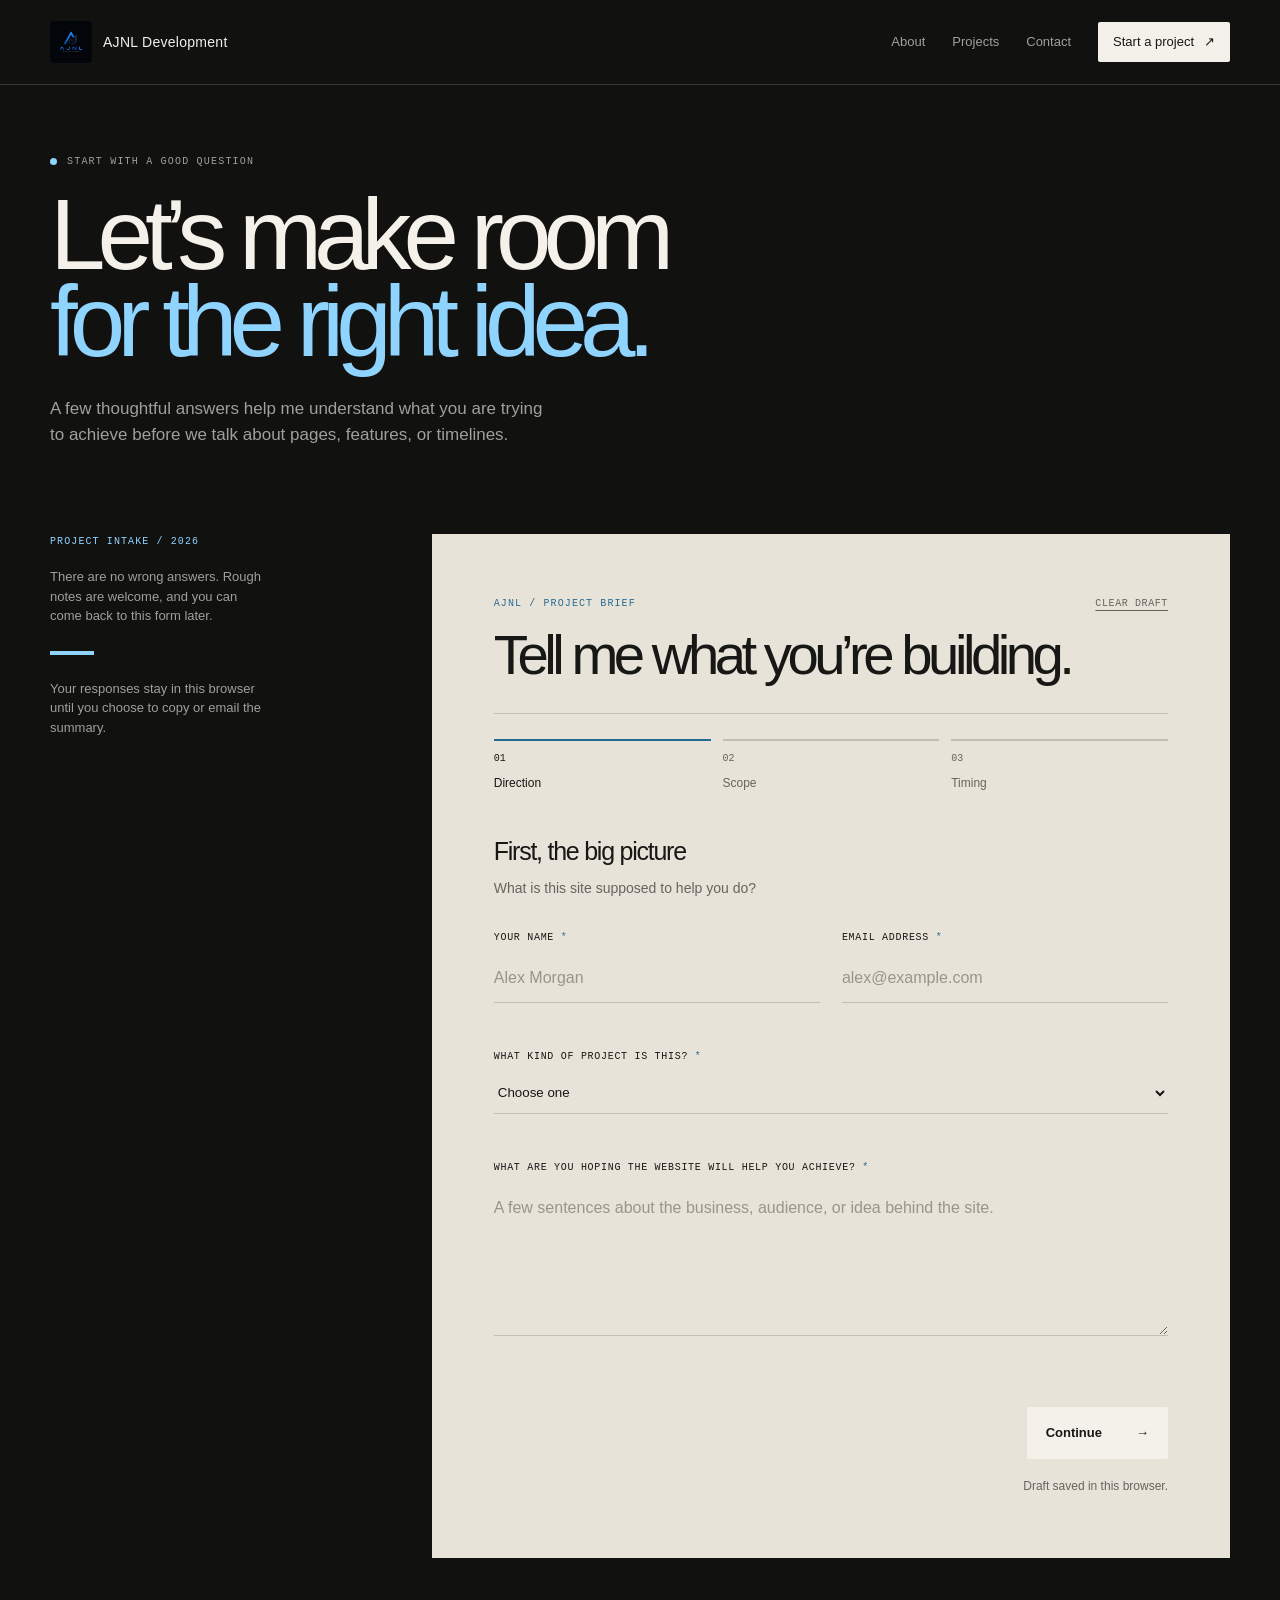
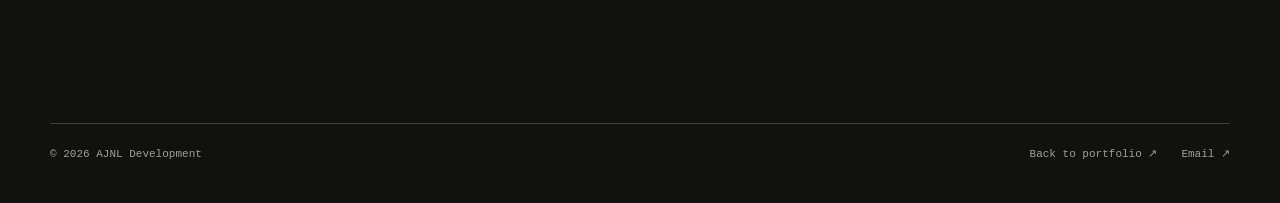
==== commit 0e627382: "Use main AJNL logo on onboarding page" ====
--- a/onboarding.html
+++ b/onboarding.html
@@ -19,7 +19,7 @@
     <header class="site-header" id="top">
       <div class="container header-inner">
         <a class="brand" href="index.html" aria-label="AJNL Development home">
-          <span class="brand-mark" aria-hidden="true">A</span>
+          <img class="brand-logo" src="assets/images/ajnl_logo.png" alt="AJNL Development logo" />
           <span class="brand-name">AJNL Development</span>
         </a>
 
--- a/styles.css
+++ b/styles.css
@@ -88,6 +88,15 @@
   transform: translateY(0);
 }
 
+.page-top-anchor {
+  position: absolute;
+  top: 0;
+  left: 0;
+  width: 1px;
+  height: 1px;
+  overflow: hidden;
+}
+
 .container {
   width: min(calc(100% - 48px), var(--container));
   margin: 0 auto;
@@ -640,7 +649,7 @@
 
 .project-grid {
   display: grid;
-  grid-template-columns: repeat(3, minmax(0, 1fr));
+  grid-template-columns: repeat(2, minmax(0, 1fr));
   gap: 23px;
 }
 
@@ -663,10 +672,6 @@
 
 .project-visual-mint {
   background: linear-gradient(145deg, #b2d8e8, #557895 56%, #1c3140);
-}
-
-.project-visual-sky {
-  background: linear-gradient(145deg, #b6cbd0, #6c7e7e 56%, #2e3938);
 }
 
 .project-visual::after {
@@ -767,38 +772,6 @@
   background: rgba(244, 241, 234, 0.22);
 }
 
-.mock-window-outline {
-  background: rgba(244, 241, 234, 0.76);
-  border: 1px solid rgba(23, 23, 21, 0.62);
-  box-shadow: none;
-  transform: translateY(4px) rotate(3deg);
-}
-
-.mock-window-ring {
-  display: block;
-  width: 80px;
-  height: 80px;
-  margin: 38px auto 14px;
-  border: 11px solid var(--accent-deep);
-  border-right-color: transparent;
-  border-radius: 50%;
-}
-
-.mock-window-stacked-lines {
-  display: flex;
-  flex-direction: column;
-  gap: 5px;
-}
-
-.mock-window-stacked-lines i {
-  display: block;
-  height: 4px;
-  background: var(--dark-text);
-}
-
-.mock-window-stacked-lines i:nth-child(2) { width: 70%; opacity: 0.5; }
-.mock-window-stacked-lines i:nth-child(3) { width: 48%; opacity: 0.28; }
-
 .project-info {
   display: flex;
   flex: 1;
@@ -1020,30 +993,6 @@
 .footer-links {
   display: flex;
   gap: 24px;
-}
-
-.toast {
-  position: fixed;
-  right: 20px;
-  bottom: 20px;
-  z-index: 10;
-  max-width: 300px;
-  padding: 12px 14px;
-  color: var(--paper-soft);
-  background: var(--night-soft);
-  border: 1px solid var(--line);
-  border-radius: 2px;
-  box-shadow: 0 12px 30px rgba(17, 17, 16, 0.25);
-  font-size: 13px;
-  opacity: 0;
-  pointer-events: none;
-  transform: translateY(10px);
-  transition: opacity 180ms ease, transform 180ms ease;
-}
-
-.toast.is-visible {
-  opacity: 1;
-  transform: translateY(0);
 }
 
 .visually-hidden {
